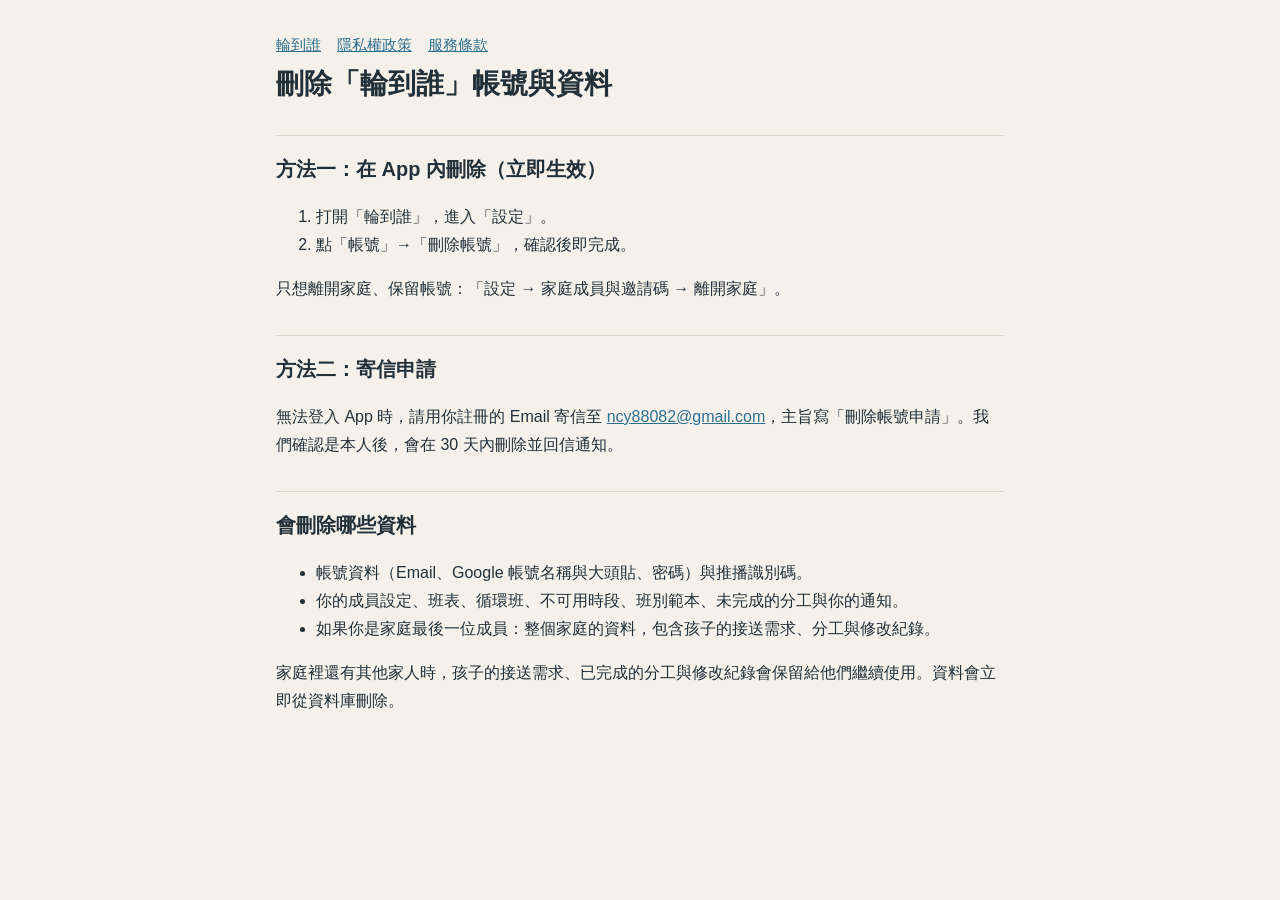
==== delete-account.html @ e68d0da5 "輪到誰：隱私權政策、服務條款、刪除帳號說明 Co-Authored-By: Claude Opus 5.5 <noreply@anthropic.com> Claude-Session: https:" ====
<!doctype html>
<html lang="zh-Hant-TW"><head><meta charset="utf-8"><meta name="viewport" content="width=device-width,initial-scale=1">
<title>刪除帳號與資料｜輪到誰</title><link rel="stylesheet" href="style.css"></head>
<body><main>
<nav><a href="index.html">輪到誰</a><a href="privacy.html">隱私權政策</a><a href="terms.html">服務條款</a></nav>
<h1>刪除「輪到誰」帳號與資料</h1>

<h2>方法一：在 App 內刪除（立即生效）</h2>
<ol>
<li>打開「輪到誰」，進入「設定」。</li>
<li>點「帳號」→「刪除帳號」，確認後即完成。</li>
</ol>
<p>只想離開家庭、保留帳號：「設定 → 家庭成員與邀請碼 → 離開家庭」。</p>

<h2>方法二：寄信申請</h2>
<p>無法登入 App 時，請用你註冊的 Email 寄信至 <a href="mailto:ncy88082@gmail.com?subject=%E5%88%AA%E9%99%A4%E5%B8%B3%E8%99%9F%E7%94%B3%E8%AB%8B">ncy88082@gmail.com</a>，主旨寫「刪除帳號申請」。我們確認是本人後，會在 30 天內刪除並回信通知。</p>

<h2>會刪除哪些資料</h2>
<ul>
<li>帳號資料（Email、Google 帳號名稱與大頭貼、密碼）與推播識別碼。</li>
<li>你的成員設定、班表、循環班、不可用時段、班別範本、未完成的分工與你的通知。</li>
<li>如果你是家庭最後一位成員：整個家庭的資料，包含孩子的接送需求、分工與修改紀錄。</li>
</ul>
<p>家庭裡還有其他家人時，孩子的接送需求、已完成的分工與修改紀錄會保留給他們繼續使用。資料會立即從資料庫刪除。</p>
</main></body></html>
---- style.css ----
:root{--bg:#F4F1EA;--fg:#22303A;--muted:#6B7480;--accent:#2F6F8F;--line:#DCD5C6}
@media (prefers-color-scheme:dark){:root{--bg:#141A1F;--fg:#EDF1F4;--muted:#9AA6B2;--accent:#6FB3D2;--line:#33404B}}
*{box-sizing:border-box}
body{margin:0;background:var(--bg);color:var(--fg);font:16px/1.75 -apple-system,BlinkMacSystemFont,"Segoe UI","Noto Sans TC","PingFang TC","Microsoft JhengHei",sans-serif}
main{max-width:760px;margin:0 auto;padding:32px 16px 64px}
h1{font-size:28px;line-height:1.3;margin:8px 0 4px}
h2{font-size:20px;margin:32px 0 8px;padding-top:16px;border-top:1px solid var(--line)}
p,li{color:var(--fg)}
.meta{color:var(--muted);font-size:14px}
a{color:var(--accent)}
table{border-collapse:collapse;width:100%;font-size:15px}
th,td{border:1px solid var(--line);padding:8px;text-align:left;vertical-align:top}
nav{display:flex;gap:16px;flex-wrap:wrap;font-size:15px}
.brand{font-weight:700;font-size:18px}
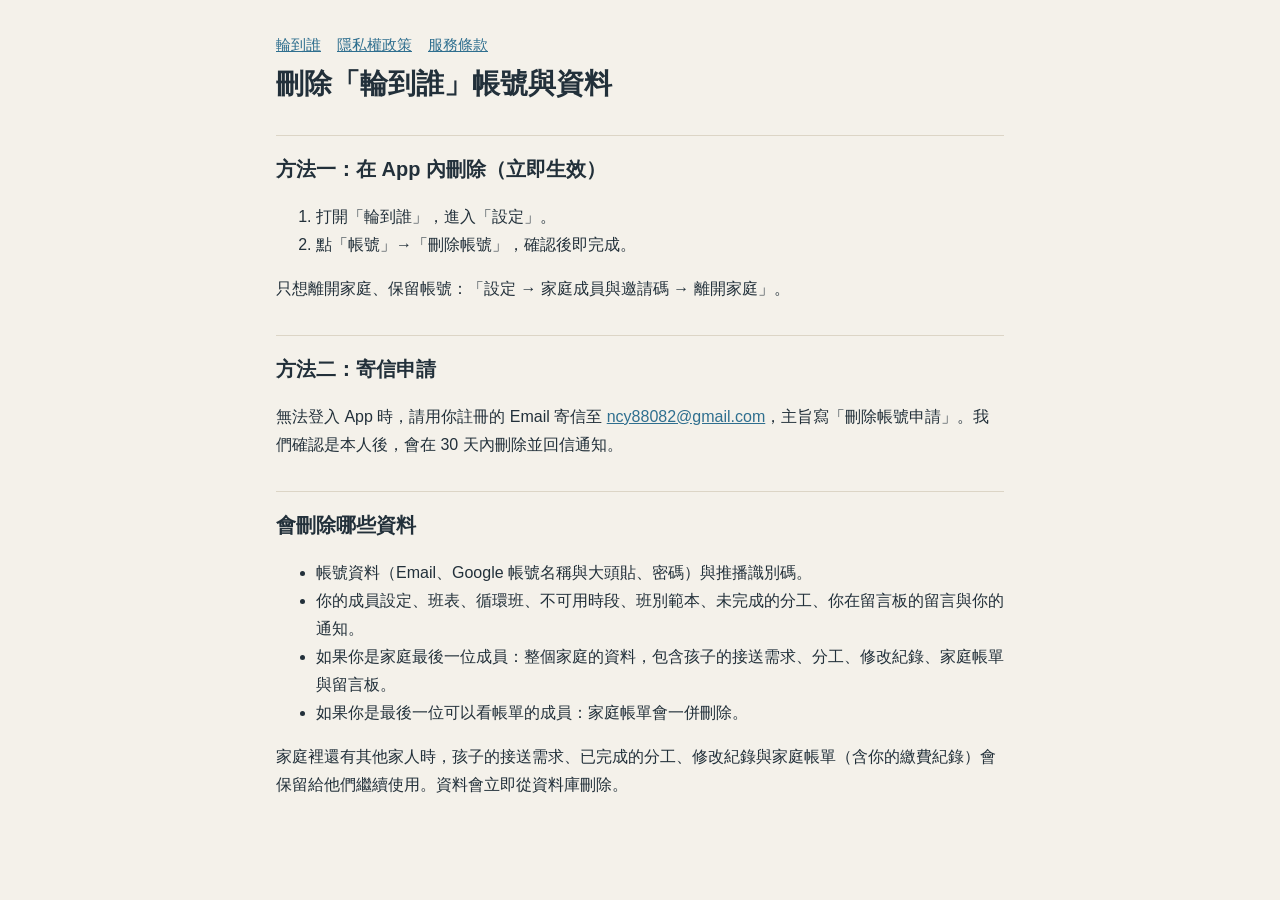
==== commit 8e7d5ed2: "隱私權政策與刪除帳號說明：新增家庭帳單、家庭留言板、幫忙接送的家人 - 新增蒐集項目：家庭帳單（金額、期限、繳費方式與註記，只有被開放的成員看得到）、留言板 - 說明不代繳費、不蒐集銀行帳號或卡號 -" ====
--- a/delete-account.html
+++ b/delete-account.html
@@ -18,8 +18,9 @@
 <h2>會刪除哪些資料</h2>
 <ul>
 <li>帳號資料（Email、Google 帳號名稱與大頭貼、密碼）與推播識別碼。</li>
-<li>你的成員設定、班表、循環班、不可用時段、班別範本、未完成的分工與你的通知。</li>
-<li>如果你是家庭最後一位成員：整個家庭的資料，包含孩子的接送需求、分工與修改紀錄。</li>
+<li>你的成員設定、班表、循環班、不可用時段、班別範本、未完成的分工、你在留言板的留言與你的通知。</li>
+<li>如果你是家庭最後一位成員：整個家庭的資料，包含孩子的接送需求、分工、修改紀錄、家庭帳單與留言板。</li>
+<li>如果你是最後一位可以看帳單的成員：家庭帳單會一併刪除。</li>
 </ul>
-<p>家庭裡還有其他家人時，孩子的接送需求、已完成的分工與修改紀錄會保留給他們繼續使用。資料會立即從資料庫刪除。</p>
+<p>家庭裡還有其他家人時，孩子的接送需求、已完成的分工、修改紀錄與家庭帳單（含你的繳費紀錄）會保留給他們繼續使用。資料會立即從資料庫刪除。</p>
 </main></body></html>
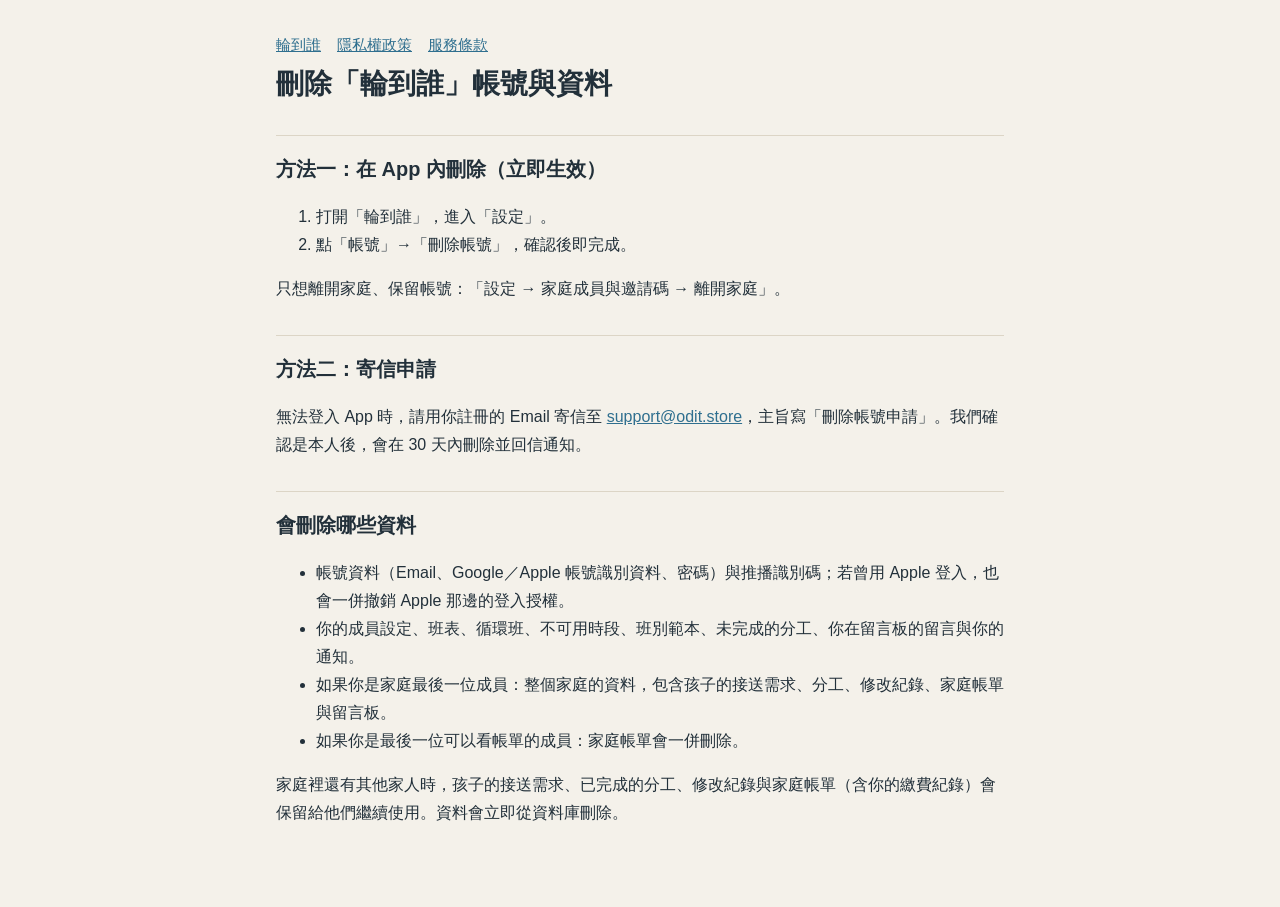
==== commit 5477e4cb: "Align legal pages with whose-turn 1.0 app behavior Update privacy policy, terms, delete-account, and" ====
--- a/delete-account.html
+++ b/delete-account.html
@@ -1,5 +1,5 @@
 <!doctype html>
-<html lang="zh-Hant-TW"><head><meta charset="utf-8"><meta name="viewport" content="width=device-width,initial-scale=1">
+<html lang="zh-Hant"><head><meta charset="utf-8"><meta name="viewport" content="width=device-width,initial-scale=1">
 <title>刪除帳號與資料｜輪到誰</title><link rel="stylesheet" href="style.css"></head>
 <body><main>
 <nav><a href="index.html">輪到誰</a><a href="privacy.html">隱私權政策</a><a href="terms.html">服務條款</a></nav>
@@ -13,11 +13,11 @@
 <p>只想離開家庭、保留帳號：「設定 → 家庭成員與邀請碼 → 離開家庭」。</p>
 
 <h2>方法二：寄信申請</h2>
-<p>無法登入 App 時，請用你註冊的 Email 寄信至 <a href="mailto:ncy88082@gmail.com?subject=%E5%88%AA%E9%99%A4%E5%B8%B3%E8%99%9F%E7%94%B3%E8%AB%8B">ncy88082@gmail.com</a>，主旨寫「刪除帳號申請」。我們確認是本人後，會在 30 天內刪除並回信通知。</p>
+<p>無法登入 App 時，請用你註冊的 Email 寄信至 <a href="mailto:support@odit.store?subject=%E5%88%AA%E9%99%A4%E5%B8%B3%E8%99%9F%E7%94%B3%E8%AB%8B">support@odit.store</a>，主旨寫「刪除帳號申請」。我們確認是本人後，會在 30 天內刪除並回信通知。</p>
 
 <h2>會刪除哪些資料</h2>
 <ul>
-<li>帳號資料（Email、Google 帳號名稱與大頭貼、密碼）與推播識別碼。</li>
+<li>帳號資料（Email、Google／Apple 帳號識別資料、密碼）與推播識別碼；若曾用 Apple 登入，也會一併撤銷 Apple 那邊的登入授權。</li>
 <li>你的成員設定、班表、循環班、不可用時段、班別範本、未完成的分工、你在留言板的留言與你的通知。</li>
 <li>如果你是家庭最後一位成員：整個家庭的資料，包含孩子的接送需求、分工、修改紀錄、家庭帳單與留言板。</li>
 <li>如果你是最後一位可以看帳單的成員：家庭帳單會一併刪除。</li>
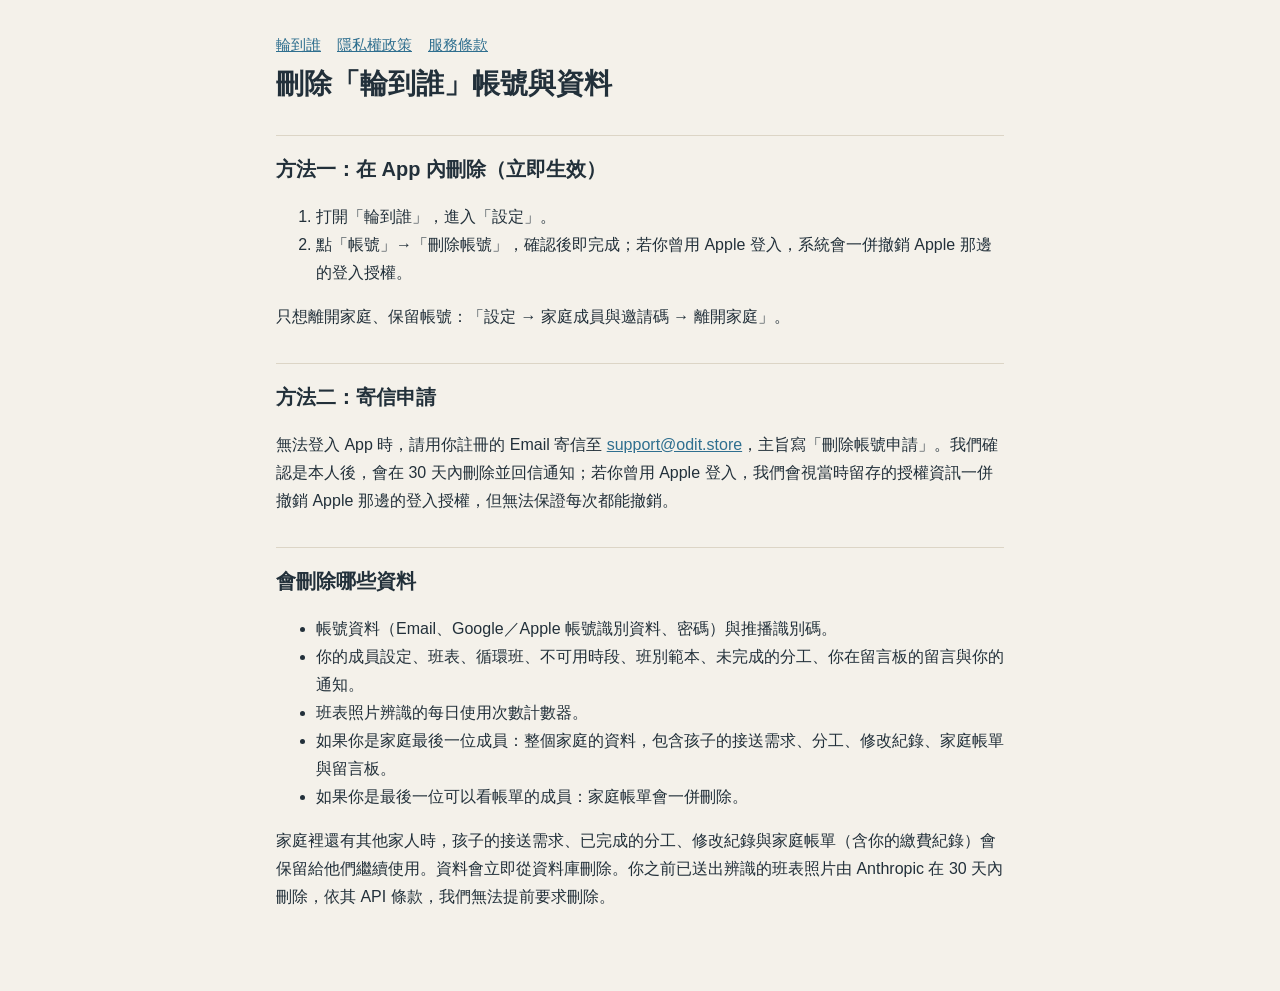
==== commit 0a61e2b9: "Fix Anthropic data scope, token-owner retention, and Apple revoke wording - privacy.html: list perso" ====
--- a/delete-account.html
+++ b/delete-account.html
@@ -8,19 +8,20 @@
 <h2>方法一：在 App 內刪除（立即生效）</h2>
 <ol>
 <li>打開「輪到誰」，進入「設定」。</li>
-<li>點「帳號」→「刪除帳號」，確認後即完成。</li>
+<li>點「帳號」→「刪除帳號」，確認後即完成；若你曾用 Apple 登入，系統會一併撤銷 Apple 那邊的登入授權。</li>
 </ol>
 <p>只想離開家庭、保留帳號：「設定 → 家庭成員與邀請碼 → 離開家庭」。</p>
 
 <h2>方法二：寄信申請</h2>
-<p>無法登入 App 時，請用你註冊的 Email 寄信至 <a href="mailto:support@odit.store?subject=%E5%88%AA%E9%99%A4%E5%B8%B3%E8%99%9F%E7%94%B3%E8%AB%8B">support@odit.store</a>，主旨寫「刪除帳號申請」。我們確認是本人後，會在 30 天內刪除並回信通知。</p>
+<p>無法登入 App 時，請用你註冊的 Email 寄信至 <a href="mailto:support@odit.store?subject=%E5%88%AA%E9%99%A4%E5%B8%B3%E8%99%9F%E7%94%B3%E8%AB%8B">support@odit.store</a>，主旨寫「刪除帳號申請」。我們確認是本人後，會在 30 天內刪除並回信通知；若你曾用 Apple 登入，我們會視當時留存的授權資訊一併撤銷 Apple 那邊的登入授權，但無法保證每次都能撤銷。</p>
 
 <h2>會刪除哪些資料</h2>
 <ul>
-<li>帳號資料（Email、Google／Apple 帳號識別資料、密碼）與推播識別碼；若曾用 Apple 登入，也會一併撤銷 Apple 那邊的登入授權。</li>
+<li>帳號資料（Email、Google／Apple 帳號識別資料、密碼）與推播識別碼。</li>
 <li>你的成員設定、班表、循環班、不可用時段、班別範本、未完成的分工、你在留言板的留言與你的通知。</li>
+<li>班表照片辨識的每日使用次數計數器。</li>
 <li>如果你是家庭最後一位成員：整個家庭的資料，包含孩子的接送需求、分工、修改紀錄、家庭帳單與留言板。</li>
 <li>如果你是最後一位可以看帳單的成員：家庭帳單會一併刪除。</li>
 </ul>
-<p>家庭裡還有其他家人時，孩子的接送需求、已完成的分工、修改紀錄與家庭帳單（含你的繳費紀錄）會保留給他們繼續使用。資料會立即從資料庫刪除。</p>
+<p>家庭裡還有其他家人時，孩子的接送需求、已完成的分工、修改紀錄與家庭帳單（含你的繳費紀錄）會保留給他們繼續使用。資料會立即從資料庫刪除。你之前已送出辨識的班表照片由 Anthropic 在 30 天內刪除，依其 API 條款，我們無法提前要求刪除。</p>
 </main></body></html>
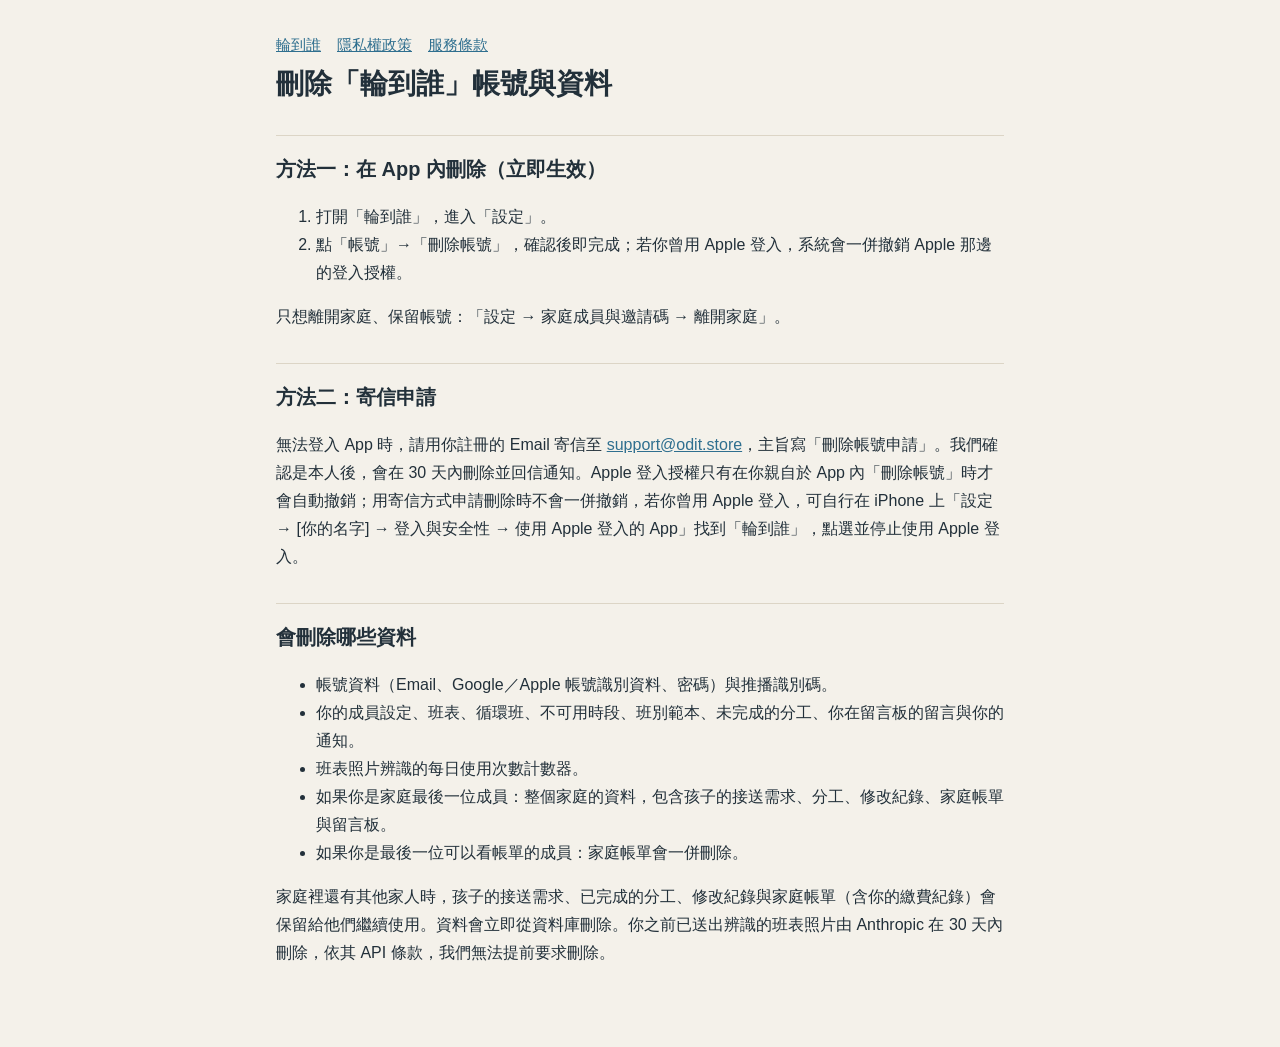
==== commit facf4e38: "Clarify Apple sign-in revocation wording in delete-account flow Replace the uncertain "may revoke, n" ====
--- a/delete-account.html
+++ b/delete-account.html
@@ -13,7 +13,7 @@
 <p>只想離開家庭、保留帳號：「設定 → 家庭成員與邀請碼 → 離開家庭」。</p>
 
 <h2>方法二：寄信申請</h2>
-<p>無法登入 App 時，請用你註冊的 Email 寄信至 <a href="mailto:support@odit.store?subject=%E5%88%AA%E9%99%A4%E5%B8%B3%E8%99%9F%E7%94%B3%E8%AB%8B">support@odit.store</a>，主旨寫「刪除帳號申請」。我們確認是本人後，會在 30 天內刪除並回信通知；若你曾用 Apple 登入，我們會視當時留存的授權資訊一併撤銷 Apple 那邊的登入授權，但無法保證每次都能撤銷。</p>
+<p>無法登入 App 時，請用你註冊的 Email 寄信至 <a href="mailto:support@odit.store?subject=%E5%88%AA%E9%99%A4%E5%B8%B3%E8%99%9F%E7%94%B3%E8%AB%8B">support@odit.store</a>，主旨寫「刪除帳號申請」。我們確認是本人後，會在 30 天內刪除並回信通知。Apple 登入授權只有在你親自於 App 內「刪除帳號」時才會自動撤銷；用寄信方式申請刪除時不會一併撤銷，若你曾用 Apple 登入，可自行在 iPhone 上「設定 → [你的名字] → 登入與安全性 → 使用 Apple 登入的 App」找到「輪到誰」，點選並停止使用 Apple 登入。</p>
 
 <h2>會刪除哪些資料</h2>
 <ul>
